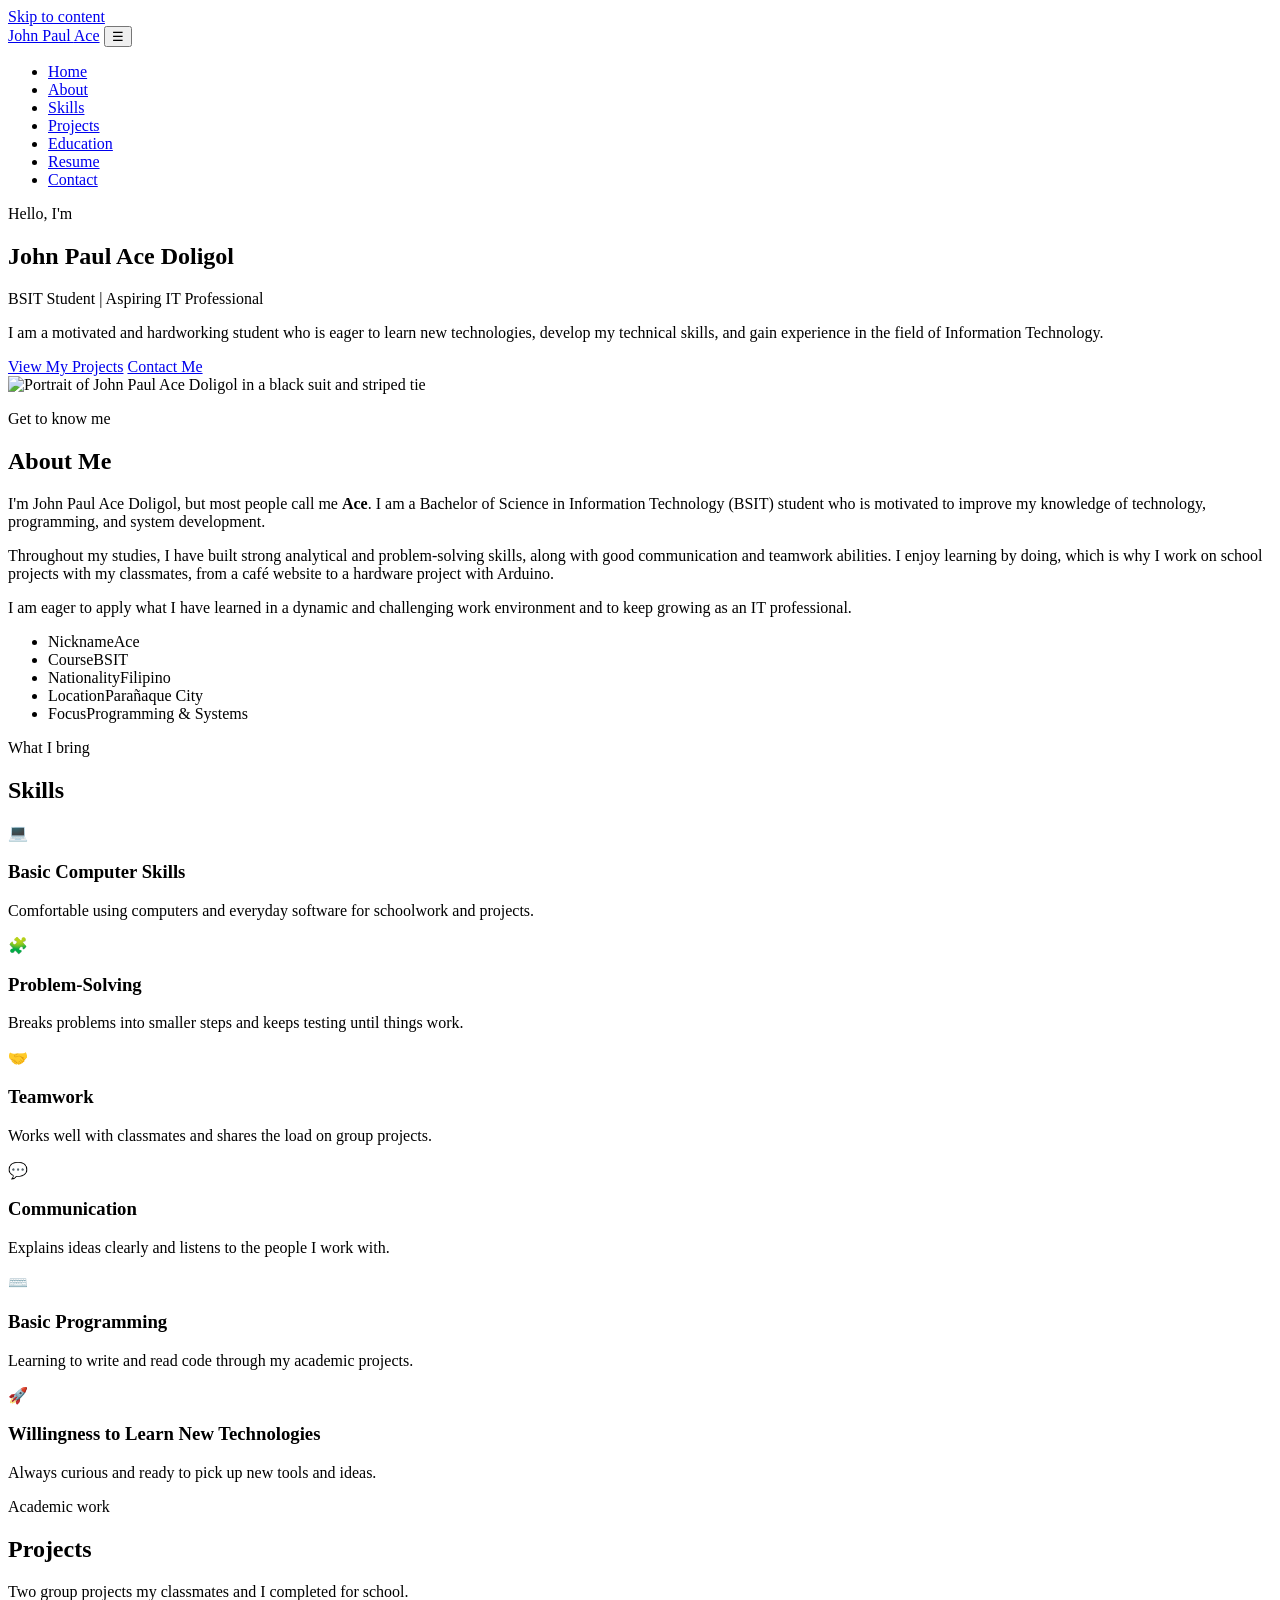
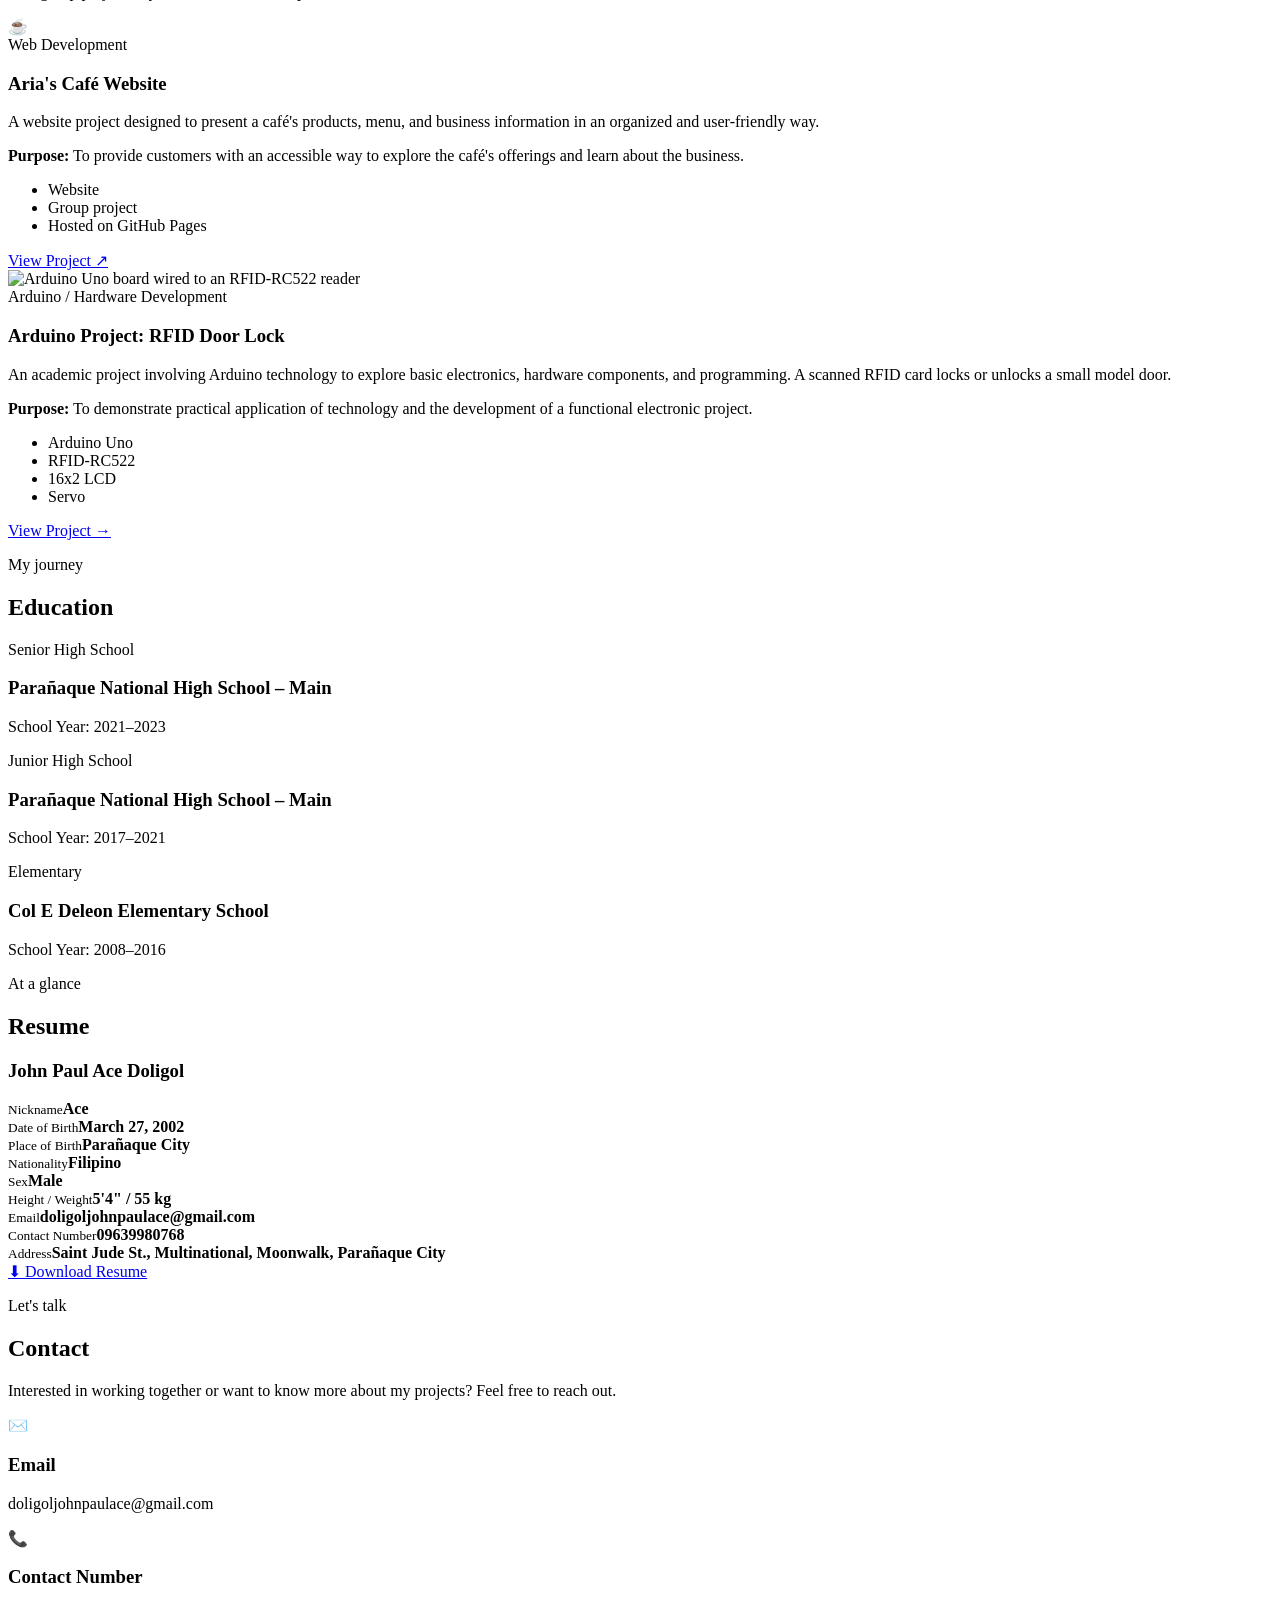
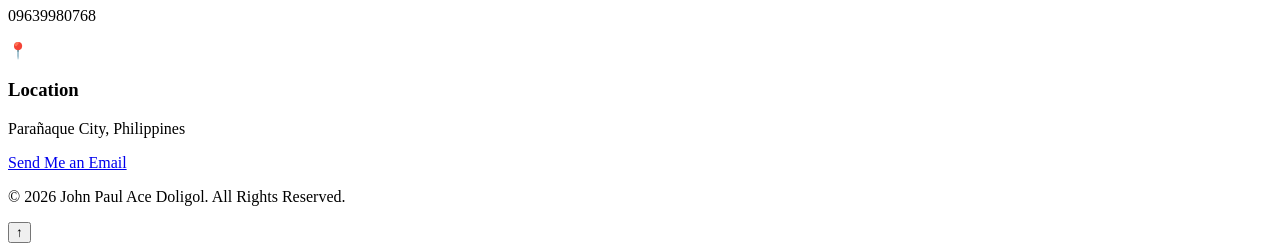
==== index.html @ 4eb87a1d "Add files via upload" ====
<!DOCTYPE html>
<html lang="en">
<head>
  <meta charset="UTF-8">
  <meta name="viewport" content="width=device-width, initial-scale=1.0">
  <title>John Paul Ace Doligol | BSIT Student Portfolio</title>
  <meta name="description" content="Portfolio of John Paul Ace Doligol, a BSIT student and aspiring IT professional from Parañaque City, Philippines.">
  <meta name="theme-color" content="#0a1030">
  <!-- Google Font (falls back to system fonts if offline) -->
  <link rel="preconnect" href="https://fonts.googleapis.com">
  <link rel="preconnect" href="https://fonts.gstatic.com" crossorigin>
  <link href="https://fonts.googleapis.com/css2?family=Poppins:wght@400;500;600;700&display=swap" rel="stylesheet">
  <link rel="stylesheet" href="css/style.css">
</head>
<body>
  <a class="skip-link" href="#home">Skip to content</a>

  <!-- ================= NAVIGATION ================= -->
  <header class="navbar">
    <nav class="container nav-inner" aria-label="Main navigation">
      <a href="#home" class="logo">John Paul <span>Ace</span></a>
      <button class="nav-toggle" id="navToggle" aria-label="Open menu" aria-expanded="false">&#9776;</button>
      <ul class="nav-links" id="navLinks">
        <li><a href="#home">Home</a></li>
        <li><a href="#about">About</a></li>
        <li><a href="#skills">Skills</a></li>
        <li><a href="#projects">Projects</a></li>
        <li><a href="#education">Education</a></li>
        <li><a href="#resume">Resume</a></li>
        <li><a href="#contact">Contact</a></li>
      </ul>
    </nav>
  </header>

  <main>
    <!-- ================= HERO ================= -->
    <section class="hero" id="home">
      <div class="container hero-grid">
        <div>
          <p class="hello">Hello, I'm</p>
          <h1><span class="grad">John Paul Ace</span> Doligol</h1>
          <p class="role">BSIT Student | Aspiring IT Professional</p>
          <p class="intro">I am a motivated and hardworking student who is eager to learn new technologies, develop my technical skills, and gain experience in the field of Information Technology.</p>
          <div class="hero-btns">
            <a href="#projects" class="btn btn-primary">View My Projects</a>
            <a href="#contact" class="btn btn-outline">Contact Me</a>
          </div>
        </div>
        <div class="photo-wrap">
          <img src="images/profile.jpg" alt="Portrait of John Paul Ace Doligol in a black suit and striped tie" width="900" height="960">
        </div>
      </div>
    </section>

    <!-- ================= ABOUT ================= -->
    <section id="about" class="alt">
      <div class="container">
        <div class="section-head reveal">
          <p class="eyebrow">Get to know me</p>
          <h2>About Me</h2>
        </div>
        <div class="about-grid">
          <div class="about-text reveal">
            <p>I'm John Paul Ace Doligol, but most people call me <strong>Ace</strong>. I am a Bachelor of Science in Information Technology (BSIT) student who is motivated to improve my knowledge of technology, programming, and system development.</p>
            <p>Throughout my studies, I have built strong analytical and problem-solving skills, along with good communication and teamwork abilities. I enjoy learning by doing, which is why I work on school projects with my classmates, from a café website to a hardware project with Arduino.</p>
            <p>I am eager to apply what I have learned in a dynamic and challenging work environment and to keep growing as an IT professional.</p>
          </div>
          <aside class="card reveal" aria-label="Quick facts">
            <ul class="facts">
              <li><span>Nickname</span><span>Ace</span></li>
              <li><span>Course</span><span>BSIT</span></li>
              <li><span>Nationality</span><span>Filipino</span></li>
              <li><span>Location</span><span>Parañaque City</span></li>
              <li><span>Focus</span><span>Programming &amp; Systems</span></li>
            </ul>
          </aside>
        </div>
      </div>
    </section>

    <!-- ================= SKILLS ================= -->
    <section id="skills">
      <div class="container">
        <div class="section-head reveal">
          <p class="eyebrow">What I bring</p>
          <h2>Skills</h2>
        </div>
        <div class="skills-grid">
          <article class="card skill reveal"><div class="icon" aria-hidden="true">💻</div><h3>Basic Computer Skills</h3><p>Comfortable using computers and everyday software for schoolwork and projects.</p></article>
          <article class="card skill reveal"><div class="icon" aria-hidden="true">🧩</div><h3>Problem-Solving</h3><p>Breaks problems into smaller steps and keeps testing until things work.</p></article>
          <article class="card skill reveal"><div class="icon" aria-hidden="true">🤝</div><h3>Teamwork</h3><p>Works well with classmates and shares the load on group projects.</p></article>
          <article class="card skill reveal"><div class="icon" aria-hidden="true">💬</div><h3>Communication</h3><p>Explains ideas clearly and listens to the people I work with.</p></article>
          <article class="card skill reveal"><div class="icon" aria-hidden="true">⌨️</div><h3>Basic Programming</h3><p>Learning to write and read code through my academic projects.</p></article>
          <article class="card skill reveal"><div class="icon" aria-hidden="true">🚀</div><h3>Willingness to Learn New Technologies</h3><p>Always curious and ready to pick up new tools and ideas.</p></article>
        </div>
      </div>
    </section>

    <!-- ================= PROJECTS ================= -->
    <section id="projects" class="alt">
      <div class="container">
        <div class="section-head reveal">
          <p class="eyebrow">Academic work</p>
          <h2>Projects</h2>
          <p>Two group projects my classmates and I completed for school.</p>
        </div>
        <div class="projects-grid">

          <!-- Project 1: Aria's Cafe (real live link provided by the student) -->
          <article class="card project reveal">
            <div class="thumb"><div class="cafe-art" role="img" aria-label="Coffee cup illustration">☕</div></div>
            <div class="body">
              <span class="tag">Web Development</span>
              <h3>Aria's Café Website</h3>
              <p>A website project designed to present a café's products, menu, and business information in an organized and user-friendly way.</p>
              <p class="purpose"><strong>Purpose:</strong> To provide customers with an accessible way to explore the café's offerings and learn about the business.</p>
              <ul class="chips"><li>Website</li><li>Group project</li><li>Hosted on GitHub Pages</li></ul>
              <a class="btn btn-primary btn-sm" href="https://portorclarkson2-cyber.github.io/aria-s-Cafe/" target="_blank" rel="noopener noreferrer">View Project ↗</a>
            </div>
          </article>

          <!-- Project 2: Arduino RFID door lock (details on arduino.html) -->
          <article class="card project reveal">
            <div class="thumb"><img src="images/arduino-rfid-reader.jpg" alt="Arduino Uno board wired to an RFID-RC522 reader" loading="lazy"></div>
            <div class="body">
              <span class="tag">Arduino / Hardware Development</span>
              <h3>Arduino Project: RFID Door Lock</h3>
              <p>An academic project involving Arduino technology to explore basic electronics, hardware components, and programming. A scanned RFID card locks or unlocks a small model door.</p>
              <p class="purpose"><strong>Purpose:</strong> To demonstrate practical application of technology and the development of a functional electronic project.</p>
              <ul class="chips"><li>Arduino Uno</li><li>RFID-RC522</li><li>16x2 LCD</li><li>Servo</li></ul>
              <a class="btn btn-primary btn-sm" href="arduino.html">View Project →</a>
            </div>
          </article>

        </div>
      </div>
    </section>

    <!-- ================= EDUCATION ================= -->
    <section id="education">
      <div class="container">
        <div class="section-head reveal">
          <p class="eyebrow">My journey</p>
          <h2>Education</h2>
        </div>
        <div class="timeline">
          <article class="card t-item reveal">
            <span class="level">Senior High School</span>
            <h3>Parañaque National High School – Main</h3>
            <p>School Year: 2021–2023</p>
          </article>
          <article class="card t-item reveal">
            <span class="level">Junior High School</span>
            <h3>Parañaque National High School – Main</h3>
            <p>School Year: 2017–2021</p>
          </article>
          <article class="card t-item reveal">
            <span class="level">Elementary</span>
            <h3>Col E Deleon Elementary School</h3>
            <p>School Year: 2008–2016</p>
          </article>
        </div>
      </div>
    </section>

    <!-- ================= RESUME ================= -->
    <section id="resume" class="alt">
      <div class="container">
        <div class="section-head reveal">
          <p class="eyebrow">At a glance</p>
          <h2>Resume</h2>
        </div>
        <div class="card resume-box reveal">
          <h3>John Paul Ace Doligol</h3>
          <div class="resume-grid">
            <div><small>Nickname</small><strong>Ace</strong></div>
            <div><small>Date of Birth</small><strong>March 27, 2002</strong></div>
            <div><small>Place of Birth</small><strong>Parañaque City</strong></div>
            <div><small>Nationality</small><strong>Filipino</strong></div>
            <div><small>Sex</small><strong>Male</strong></div>
            <div><small>Height / Weight</small><strong>5'4" / 55 kg</strong></div>
            <div><small>Email</small><strong>doligoljohnpaulace@gmail.com</strong></div>
            <div><small>Contact Number</small><strong>09639980768</strong></div>
            <div style="grid-column: 1 / -1"><small>Address</small><strong>Saint Jude St., Multinational, Moonwalk, Parañaque City</strong></div>
          </div>
          <!-- The PDF lives in the "files" folder and is included in this project -->
          <a class="btn btn-primary" href="files/John-Paul-Ace-Doligol-Resume.pdf" download>⬇ Download Resume</a>
        </div>
      </div>
    </section>

    <!-- ================= CONTACT ================= -->
    <section id="contact">
      <div class="container">
        <div class="section-head reveal">
          <p class="eyebrow">Let's talk</p>
          <h2>Contact</h2>
          <p>Interested in working together or want to know more about my projects? Feel free to reach out.</p>
        </div>
        <div class="contact-grid">
          <div class="card contact-card reveal"><div class="icon" aria-hidden="true">✉️</div><h3>Email</h3><p>doligoljohnpaulace@gmail.com</p></div>
          <div class="card contact-card reveal"><div class="icon" aria-hidden="true">📞</div><h3>Contact Number</h3><p>09639980768</p></div>
          <div class="card contact-card reveal"><div class="icon" aria-hidden="true">📍</div><h3>Location</h3><p>Parañaque City, Philippines</p></div>
        </div>
        <div class="center reveal">
          <!-- mailto: opens the visitor's email app -->
          <a class="btn btn-primary" href="mailto:doligoljohnpaulace@gmail.com?subject=Hello%20Ace">Send Me an Email</a>
        </div>
      </div>
    </section>
  </main>

  <!-- ================= FOOTER ================= -->
  <footer>
    <div class="container">
      <p>© 2026 John Paul Ace Doligol. All Rights Reserved.</p>
    </div>
  </footer>
  <button id="toTop" aria-label="Back to top">↑</button>

  <script src="js/script.js"></script>
</body>
</html>
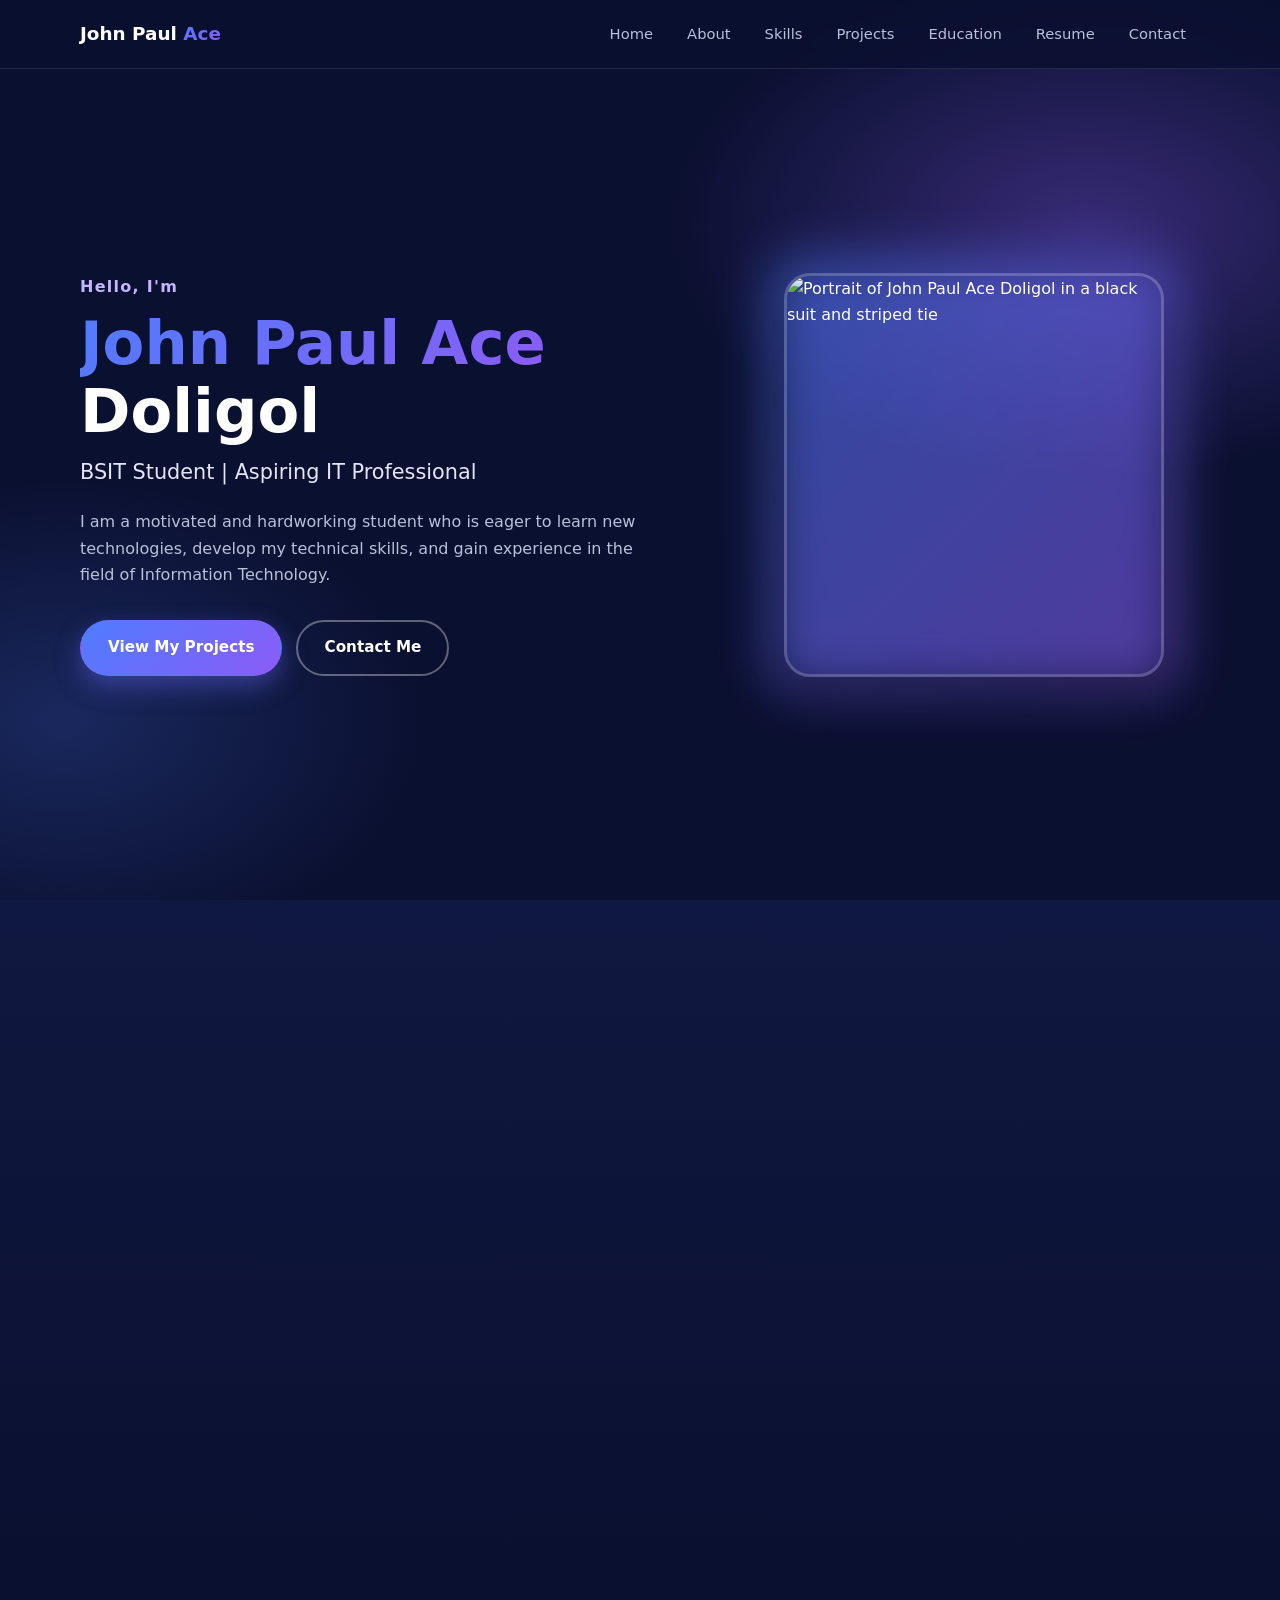
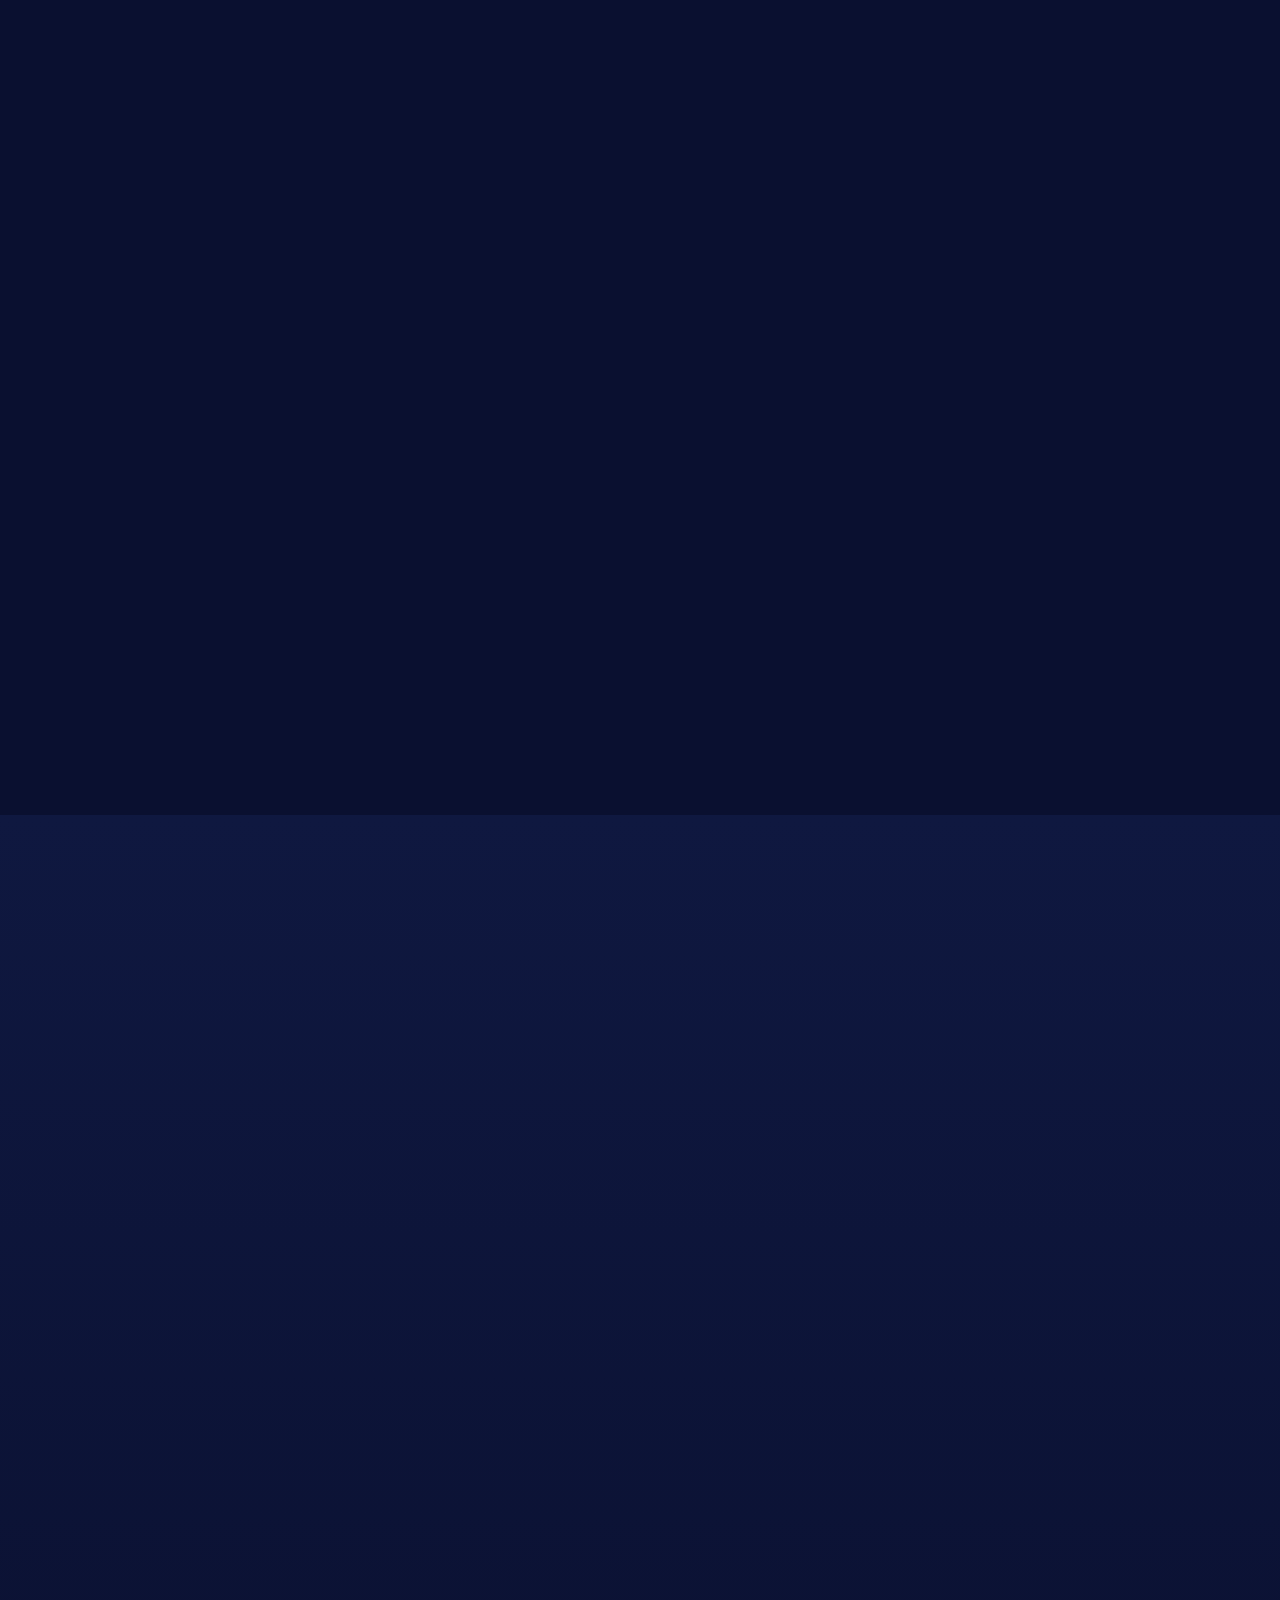
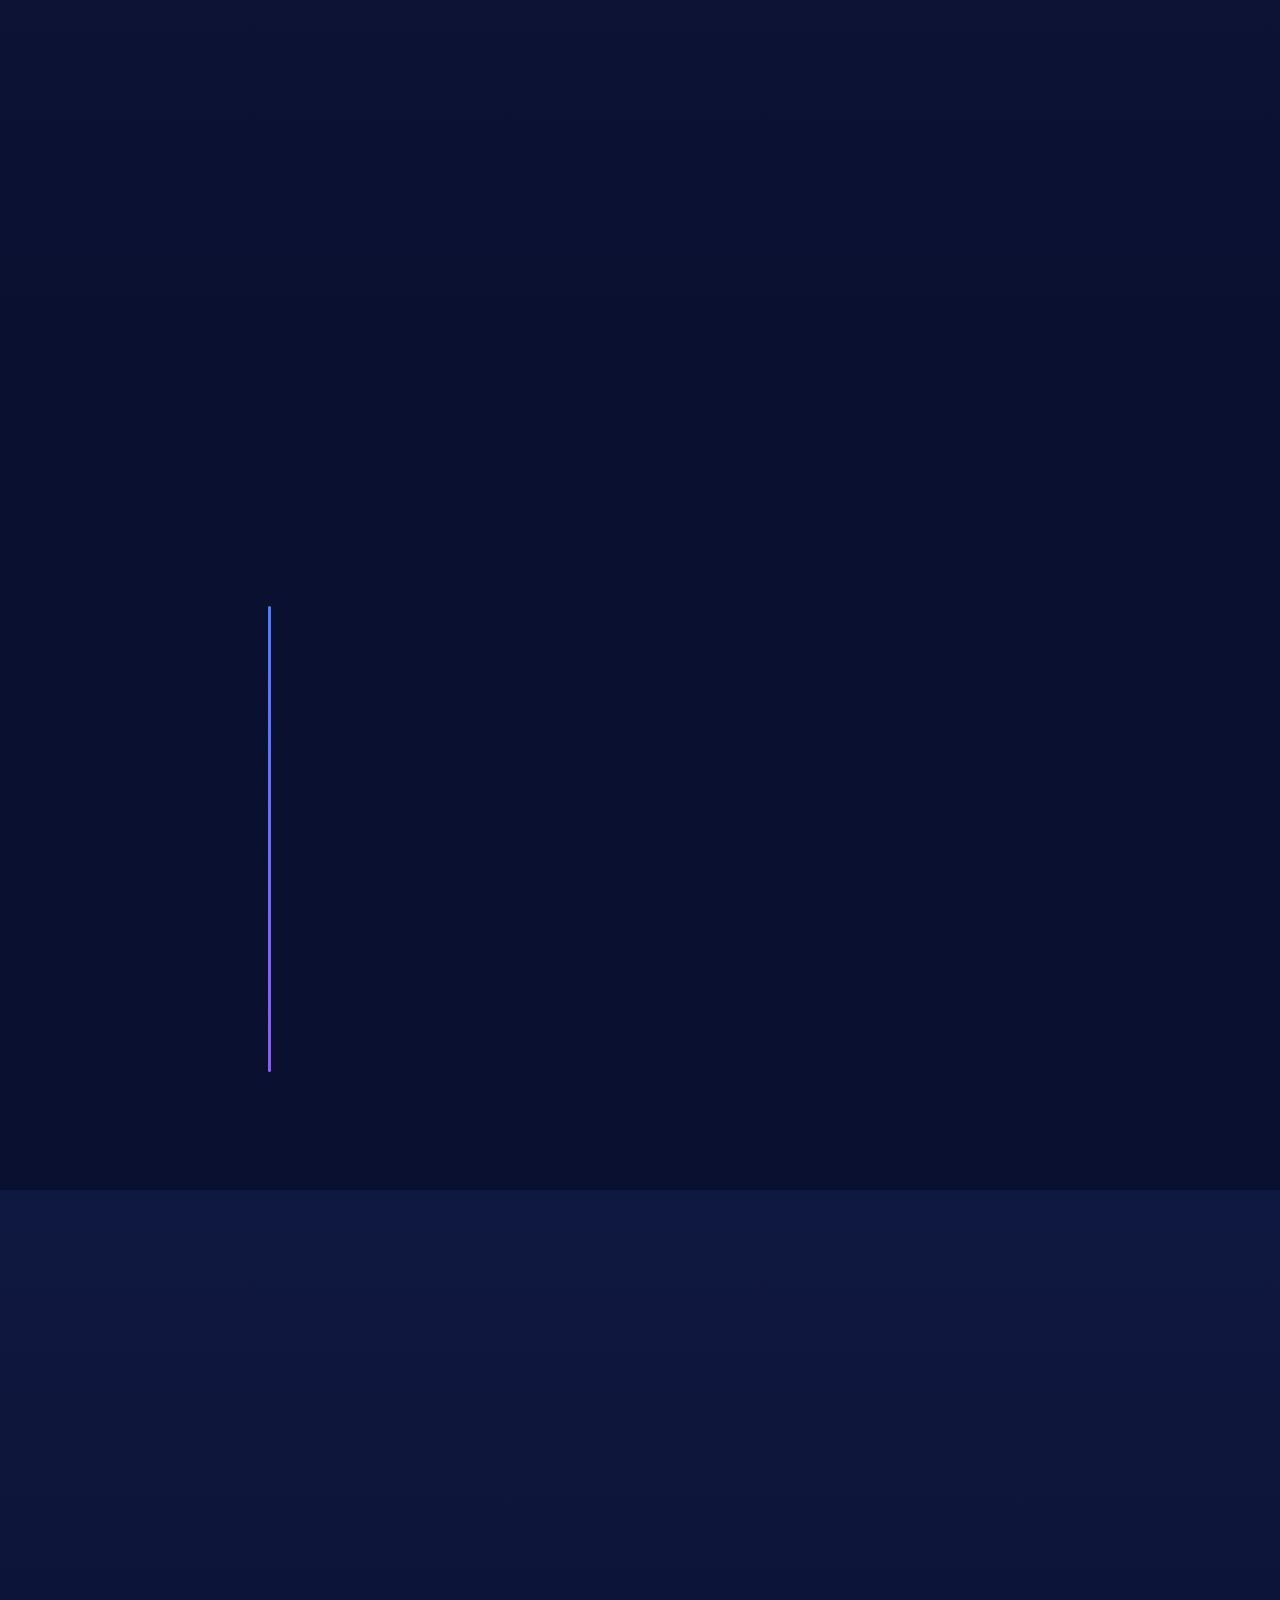
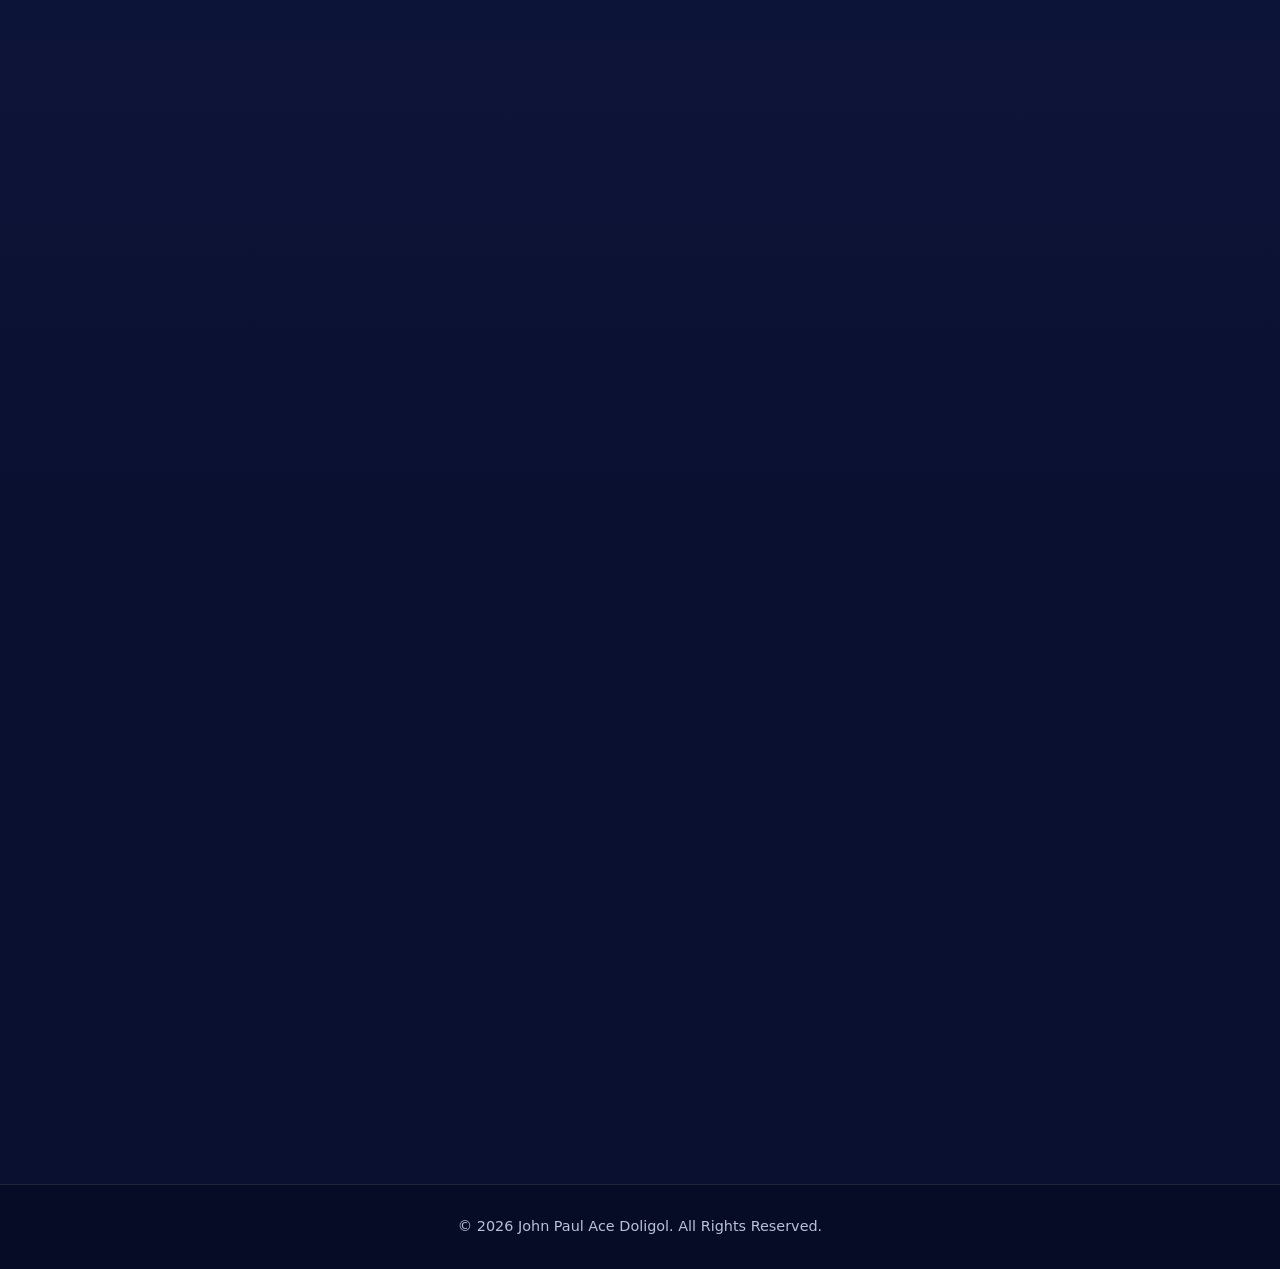
==== commit 73f16b18: "Add files via upload" ====
--- a/index.html
+++ b/index.html
@@ -10,7 +10,7 @@
   <link rel="preconnect" href="https://fonts.googleapis.com">
   <link rel="preconnect" href="https://fonts.gstatic.com" crossorigin>
   <link href="https://fonts.googleapis.com/css2?family=Poppins:wght@400;500;600;700&display=swap" rel="stylesheet">
-  <link rel="stylesheet" href="css/style.css">
+  <link rel="stylesheet" href="style.css">
 </head>
 <body>
   <a class="skip-link" href="#home">Skip to content</a>
@@ -47,7 +47,7 @@
           </div>
         </div>
         <div class="photo-wrap">
-          <img src="images/profile.jpg" alt="Portrait of John Paul Ace Doligol in a black suit and striped tie" width="900" height="960">
+          <img src="profile.jpg" alt="Portrait of John Paul Ace Doligol in a black suit and striped tie" width="900" height="960">
         </div>
       </div>
     </section>
@@ -121,7 +121,7 @@
 
           <!-- Project 2: Arduino RFID door lock (details on arduino.html) -->
           <article class="card project reveal">
-            <div class="thumb"><img src="images/arduino-rfid-reader.jpg" alt="Arduino Uno board wired to an RFID-RC522 reader" loading="lazy"></div>
+            <div class="thumb"><img src="arduino-rfid-reader.jpg" alt="Arduino Uno board wired to an RFID-RC522 reader" loading="lazy"></div>
             <div class="body">
               <span class="tag">Arduino / Hardware Development</span>
               <h3>Arduino Project: RFID Door Lock</h3>
@@ -184,7 +184,7 @@
             <div style="grid-column: 1 / -1"><small>Address</small><strong>Saint Jude St., Multinational, Moonwalk, Parañaque City</strong></div>
           </div>
           <!-- The PDF lives in the "files" folder and is included in this project -->
-          <a class="btn btn-primary" href="files/John-Paul-Ace-Doligol-Resume.pdf" download>⬇ Download Resume</a>
+          <a class="btn btn-primary" href="John-Paul-Ace-Doligol-Resume.pdf" download>⬇ Download Resume</a>
         </div>
       </div>
     </section>
@@ -218,6 +218,6 @@
   </footer>
   <button id="toTop" aria-label="Back to top">↑</button>
 
-  <script src="js/script.js"></script>
+  <script src="script.js"></script>
 </body>
 </html>
--- a/style.css
+++ b/style.css
@@ -0,0 +1,268 @@
+/* =========================================================
+   John Paul Ace Doligol – Portfolio
+   Shared stylesheet (used by index.html and arduino.html)
+   Theme: dark navy blue + purple with subtle gradients
+   ========================================================= */
+
+/* ---------- 1. Design tokens (easy to change colours here) ---------- */
+:root {
+  --bg: #0a1030;            /* page background (dark navy) */
+  --bg-soft: #0f1840;       /* alternate section background */
+  --card: rgba(255, 255, 255, 0.05);
+  --card-border: rgba(255, 255, 255, 0.10);
+  --text: #ffffff;          /* main text */
+  --muted: #b9c0d9;         /* light gray descriptions */
+  --accent: #8b5cf6;        /* purple */
+  --accent-2: #4f7cff;      /* blue */
+  --grad: linear-gradient(135deg, #4f7cff 0%, #8b5cf6 100%);
+  --radius: 18px;
+  --shadow: 0 18px 40px rgba(0, 0, 0, 0.35);
+  --maxw: 1120px;
+}
+
+/* ---------- 2. Base ---------- */
+* { box-sizing: border-box; margin: 0; padding: 0; }
+html { scroll-behavior: smooth; scroll-padding-top: 76px; }
+body {
+  font-family: "Poppins", "Segoe UI", system-ui, -apple-system, Roboto, Arial, sans-serif;
+  background: var(--bg);
+  color: var(--text);
+  line-height: 1.65;
+  -webkit-font-smoothing: antialiased;
+}
+img, video { max-width: 100%; height: auto; display: block; }
+a { color: inherit; text-decoration: none; }
+ul { list-style: none; }
+.container { width: min(var(--maxw), 100% - 40px); margin-inline: auto; }
+section { padding: 88px 0; }
+.alt { background: linear-gradient(180deg, var(--bg-soft), var(--bg)); }
+
+/* Keyboard focus ring (accessibility) */
+:focus-visible { outline: 3px solid #c4b5fd; outline-offset: 3px; border-radius: 6px; }
+
+/* Skip link for screen-reader / keyboard users */
+.skip-link { position: absolute; left: -999px; top: 8px; background: #fff; color: #000; padding: 8px 14px; border-radius: 8px; z-index: 999; }
+.skip-link:focus { left: 8px; }
+
+/* ---------- 3. Headings ---------- */
+.section-head { text-align: center; margin-bottom: 48px; }
+.section-head .eyebrow { color: #c4b5fd; font-size: .85rem; letter-spacing: .18em; text-transform: uppercase; font-weight: 600; }
+.section-head h2 { font-size: clamp(1.8rem, 4vw, 2.5rem); margin-top: 6px; }
+.section-head h2::after { content: ""; display: block; width: 64px; height: 4px; border-radius: 4px; background: var(--grad); margin: 14px auto 0; }
+.section-head p { color: var(--muted); max-width: 640px; margin: 16px auto 0; }
+
+/* ---------- 4. Buttons ---------- */
+.btn {
+  display: inline-flex; align-items: center; gap: 8px;
+  padding: 13px 26px; border-radius: 999px; font-weight: 600; font-size: .95rem;
+  border: 2px solid transparent; cursor: pointer; font-family: inherit;
+  transition: transform .25s ease, box-shadow .25s ease, background .25s ease;
+}
+.btn-primary { background: var(--grad); color: #fff; box-shadow: 0 10px 26px rgba(99, 102, 241, .45); }
+.btn-primary:hover { transform: translateY(-3px); box-shadow: 0 14px 32px rgba(139, 92, 246, .55); }
+.btn-outline { border-color: rgba(255, 255, 255, .35); color: #fff; background: transparent; }
+.btn-outline:hover { background: rgba(255, 255, 255, .1); transform: translateY(-3px); }
+.btn-sm { padding: 10px 20px; font-size: .88rem; }
+
+/* ---------- 5. Navigation bar ---------- */
+.navbar {
+  position: fixed; inset: 0 0 auto 0; z-index: 100;
+  background: rgba(10, 16, 48, .82); backdrop-filter: blur(12px);
+  border-bottom: 1px solid var(--card-border);
+}
+.nav-inner { display: flex; align-items: center; justify-content: space-between; height: 68px; }
+.logo { font-weight: 700; font-size: 1.15rem; }
+.logo span { background: var(--grad); -webkit-background-clip: text; background-clip: text; color: transparent; }
+.nav-links { display: flex; gap: 6px; }
+.nav-links a { padding: 8px 14px; border-radius: 999px; font-size: .92rem; color: var(--muted); transition: .25s; }
+.nav-links a:hover, .nav-links a.active { color: #fff; background: rgba(139, 92, 246, .25); }
+.nav-toggle { display: none; background: none; border: 0; color: #fff; font-size: 1.7rem; cursor: pointer; }
+
+/* ---------- 6. Hero ---------- */
+.hero {
+  min-height: 100vh; display: flex; align-items: center; padding: 120px 0 70px;
+  background:
+    radial-gradient(700px 420px at 85% 25%, rgba(139, 92, 246, .35), transparent 60%),
+    radial-gradient(600px 400px at 5% 80%, rgba(79, 124, 255, .22), transparent 60%),
+    var(--bg);
+}
+.hero-grid { display: grid; grid-template-columns: 1.15fr .85fr; gap: 56px; align-items: center; }
+.hero .hello { color: #c4b5fd; font-weight: 600; letter-spacing: .08em; }
+.hero h1 { font-size: clamp(2.2rem, 5.5vw, 3.8rem); line-height: 1.12; margin: 8px 0 10px; }
+.hero h1 .grad { background: var(--grad); -webkit-background-clip: text; background-clip: text; color: transparent; }
+.hero .role { font-size: clamp(1.05rem, 2.2vw, 1.3rem); font-weight: 500; color: #e2e6f7; }
+.hero .intro { color: var(--muted); margin: 20px 0 32px; max-width: 560px; }
+.hero-btns { display: flex; flex-wrap: wrap; gap: 14px; }
+.photo-wrap { position: relative; max-width: 380px; margin-inline: auto; }
+.photo-wrap::before { content: ""; position: absolute; inset: -14px; border-radius: 30px; background: var(--grad); filter: blur(26px); opacity: .55; z-index: 0; }
+.photo-wrap img { position: relative; z-index: 1; width: 100%; border-radius: 26px; border: 3px solid rgba(255, 255, 255, .2); box-shadow: var(--shadow); animation: float 6s ease-in-out infinite; }
+@keyframes float { 50% { transform: translateY(-10px); } }
+
+/* ---------- 7. Cards (shared) ---------- */
+.card {
+  background: var(--card); border: 1px solid var(--card-border); border-radius: var(--radius);
+  padding: 28px; transition: transform .3s ease, border-color .3s ease, box-shadow .3s ease;
+}
+.card:hover { transform: translateY(-6px); border-color: rgba(139, 92, 246, .6); box-shadow: var(--shadow); }
+
+/* ---------- 8. About ---------- */
+.about-grid { display: grid; grid-template-columns: 1.3fr 1fr; gap: 40px; align-items: start; }
+.about-text p { color: var(--muted); margin-bottom: 16px; }
+.facts li { display: flex; justify-content: space-between; gap: 16px; padding: 11px 0; border-bottom: 1px solid var(--card-border); font-size: .95rem; }
+.facts li:last-child { border: 0; }
+.facts span:first-child { color: var(--muted); }
+.facts span:last-child { font-weight: 500; text-align: right; }
+
+/* ---------- 9. Skills ---------- */
+.skills-grid { display: grid; grid-template-columns: repeat(3, 1fr); gap: 22px; }
+.skill .icon, .info-card .icon {
+  width: 54px; height: 54px; border-radius: 14px; background: var(--grad);
+  display: grid; place-items: center; font-size: 1.5rem; margin-bottom: 16px;
+}
+.skill h3 { font-size: 1.08rem; margin-bottom: 6px; }
+.skill p { color: var(--muted); font-size: .93rem; }
+
+/* ---------- 10. Projects ---------- */
+.projects-grid { display: grid; grid-template-columns: repeat(2, 1fr); gap: 28px; }
+.project { padding: 0; overflow: hidden; display: flex; flex-direction: column; }
+.project .thumb { aspect-ratio: 16 / 10; overflow: hidden; background: #111a45; }
+.project .thumb img { width: 100%; height: 100%; object-fit: cover; transition: transform .5s ease; }
+.project:hover .thumb img { transform: scale(1.06); }
+.project .body { padding: 26px; display: flex; flex-direction: column; flex: 1; }
+.tag { align-self: flex-start; font-size: .75rem; font-weight: 600; letter-spacing: .05em; color: #c4b5fd; background: rgba(139, 92, 246, .18); padding: 4px 12px; border-radius: 999px; }
+.project h3 { margin: 12px 0 8px; font-size: 1.3rem; }
+.project p { color: var(--muted); font-size: .94rem; margin-bottom: 10px; }
+.project .purpose { font-size: .9rem; }
+.chips { display: flex; flex-wrap: wrap; gap: 8px; margin: 10px 0 20px; }
+.chips li { font-size: .78rem; padding: 4px 12px; border-radius: 999px; border: 1px solid var(--card-border); color: #dfe3f5; }
+.project .btn { margin-top: auto; align-self: flex-start; }
+/* Aria's Cafe illustration (pure CSS/emoji – no copied images) */
+.cafe-art { width: 100%; height: 100%; display: grid; place-items: center; font-size: 4.5rem; background: radial-gradient(circle at 30% 30%, #6d4bd8, #1a2060 70%); }
+
+/* ---------- 11. Education timeline ---------- */
+.timeline { position: relative; max-width: 760px; margin-inline: auto; padding-left: 34px; }
+.timeline::before { content: ""; position: absolute; left: 8px; top: 6px; bottom: 6px; width: 3px; border-radius: 3px; background: var(--grad); }
+.t-item { position: relative; margin-bottom: 24px; }
+.t-item::before { content: ""; position: absolute; left: -34px; top: 26px; width: 19px; height: 19px; border-radius: 50%; background: var(--bg); border: 4px solid var(--accent); }
+.t-item .level { color: #c4b5fd; font-size: .8rem; font-weight: 600; letter-spacing: .1em; text-transform: uppercase; }
+.t-item h3 { font-size: 1.15rem; margin: 2px 0; }
+.t-item p { color: var(--muted); font-size: .93rem; }
+
+/* ---------- 12. Resume ---------- */
+.resume-box { max-width: 820px; margin-inline: auto; }
+.resume-grid { display: grid; grid-template-columns: 1fr 1fr; gap: 6px 40px; margin: 22px 0 28px; }
+.resume-grid div { display: flex; flex-direction: column; padding: 10px 0; border-bottom: 1px solid var(--card-border); }
+.resume-grid small { color: var(--muted); font-size: .78rem; text-transform: uppercase; letter-spacing: .08em; }
+.resume-grid strong { font-weight: 500; word-break: break-word; }
+.resume-box h3 { font-size: 1.3rem; }
+
+/* ---------- 13. Contact ---------- */
+.contact-grid { display: grid; grid-template-columns: repeat(3, 1fr); gap: 22px; margin-bottom: 36px; }
+.contact-card { text-align: center; }
+.contact-card .icon { font-size: 1.8rem; margin-bottom: 10px; }
+.contact-card h3 { font-size: 1rem; color: var(--muted); font-weight: 500; }
+.contact-card p { font-weight: 600; word-break: break-word; }
+.center { text-align: center; }
+
+/* ---------- 14. Footer + back to top ---------- */
+footer { padding: 30px 0; text-align: center; color: var(--muted); font-size: .9rem; border-top: 1px solid var(--card-border); background: #070c26; }
+#toTop {
+  position: fixed; right: 22px; bottom: 22px; width: 48px; height: 48px; border-radius: 50%;
+  border: 0; background: var(--grad); color: #fff; font-size: 1.3rem; cursor: pointer;
+  box-shadow: 0 10px 24px rgba(99, 102, 241, .5);
+  opacity: 0; visibility: hidden; transform: translateY(12px); transition: .3s; z-index: 90;
+}
+#toTop.show { opacity: 1; visibility: visible; transform: none; }
+
+/* ---------- 15. Scroll reveal animation ---------- */
+.reveal { opacity: 0; transform: translateY(26px); transition: opacity .7s ease, transform .7s ease; }
+.reveal.visible { opacity: 1; transform: none; }
+
+/* =========================================================
+   ARDUINO INFO PAGE (arduino.html)
+   ========================================================= */
+.page-hero {
+  padding: 140px 0 70px; text-align: center;
+  background: radial-gradient(700px 380px at 80% 0%, rgba(139, 92, 246, .35), transparent 60%), var(--bg);
+}
+.page-hero h1 { font-size: clamp(2rem, 5vw, 3.2rem); margin: 10px 0; }
+.page-hero p { color: var(--muted); max-width: 680px; margin: 0 auto 26px; }
+.crumbs { font-size: .88rem; color: var(--muted); margin-bottom: 14px; }
+.crumbs a { color: #c4b5fd; }
+
+.overview-grid { display: grid; grid-template-columns: 1.2fr 1fr; gap: 36px; align-items: center; }
+.overview-grid p { color: var(--muted); margin-bottom: 14px; }
+.frame { border-radius: var(--radius); overflow: hidden; border: 1px solid var(--card-border); box-shadow: var(--shadow); background: #000; }
+.frame figcaption { padding: 10px 16px; font-size: .85rem; color: var(--muted); background: rgba(255, 255, 255, .05); }
+.video-frame video { width: 100%; max-height: 640px; margin-inline: auto; background: #000; }
+.video-wrap { max-width: 380px; margin-inline: auto; }
+
+.info-grid { display: grid; grid-template-columns: repeat(2, 1fr); gap: 22px; }
+.info-card .icon { width: 48px; height: 48px; font-size: 1.3rem; }
+.info-card h3 { font-size: 1.1rem; margin-bottom: 6px; }
+.info-card p, .info-card li { color: var(--muted); font-size: .93rem; }
+.info-card ul { list-style: disc; padding-left: 18px; margin-top: 8px; }
+
+.steps { counter-reset: step; max-width: 820px; margin-inline: auto; display: grid; gap: 16px; }
+.step { position: relative; padding-left: 78px; min-height: 90px; }
+.step::before {
+  counter-increment: step; content: counter(step);
+  position: absolute; left: 22px; top: 22px; width: 40px; height: 40px; border-radius: 50%;
+  display: grid; place-items: center; font-weight: 700; background: var(--grad);
+}
+.step h3 { font-size: 1.05rem; margin-bottom: 4px; }
+.step p { color: var(--muted); font-size: .93rem; }
+.step code, .pin-table code { background: rgba(255, 255, 255, .1); padding: 1px 7px; border-radius: 6px; font-size: .85em; color: #ddd6fe; }
+
+.messages { display: grid; grid-template-columns: repeat(auto-fit, minmax(210px, 1fr)); gap: 16px; max-width: 900px; margin: 30px auto 0; }
+.lcd { background: #3b82f6; border: 6px solid #111; border-radius: 10px; padding: 14px; text-align: center; font-family: "Courier New", monospace; font-weight: 700; color: #fff; box-shadow: inset 0 0 18px rgba(0, 0, 0, .25); }
+.lcd small { display: block; font-family: "Poppins", sans-serif; font-weight: 400; font-size: .72rem; margin-top: 8px; color: #dbeafe; }
+
+.pin-table { width: 100%; max-width: 720px; margin-inline: auto; border-collapse: collapse; background: var(--card); border-radius: var(--radius); overflow: hidden; border: 1px solid var(--card-border); }
+.pin-table th, .pin-table td { padding: 12px 18px; text-align: left; font-size: .92rem; }
+.pin-table th { background: rgba(139, 92, 246, .25); }
+.pin-table td { border-top: 1px solid var(--card-border); color: var(--muted); }
+.table-scroll { overflow-x: auto; }
+
+.gallery { display: grid; grid-template-columns: repeat(3, 1fr); gap: 18px; }
+.gallery figure { border-radius: 14px; overflow: hidden; border: 1px solid var(--card-border); background: var(--card); }
+.gallery img { width: 100%; aspect-ratio: 4 / 3; object-fit: cover; transition: transform .4s; cursor: zoom-in; }
+.gallery figure:hover img { transform: scale(1.05); }
+.gallery figcaption { padding: 10px 14px; font-size: .85rem; color: var(--muted); }
+.note { max-width: 820px; margin: 28px auto 0; font-size: .9rem; color: var(--muted); text-align: center; }
+
+/* Image pop-up (lightbox) */
+.lightbox { position: fixed; inset: 0; background: rgba(5, 8, 25, .92); display: none; place-items: center; z-index: 200; padding: 20px; cursor: zoom-out; }
+.lightbox.open { display: grid; }
+.lightbox img { max-height: 90vh; border-radius: 12px; }
+
+/* ---------- 16. Responsive ---------- */
+@media (max-width: 960px) {
+  .hero-grid, .about-grid, .overview-grid { grid-template-columns: 1fr; }
+  .hero-grid .photo-wrap { order: -1; max-width: 280px; }
+  .hero { text-align: center; }
+  .hero .intro { margin-inline: auto; }
+  .hero-btns { justify-content: center; }
+  .skills-grid, .contact-grid, .gallery { grid-template-columns: repeat(2, 1fr); }
+}
+@media (max-width: 820px) {
+  .nav-toggle { display: block; }
+  .nav-links {
+    position: absolute; top: 68px; left: 0; right: 0; flex-direction: column; gap: 0;
+    background: rgba(10, 16, 48, .98); padding: 10px 20px 18px; border-bottom: 1px solid var(--card-border);
+    display: none;
+  }
+  .nav-links.open { display: flex; }
+  .nav-links a { padding: 12px 8px; border-radius: 8px; }
+}
+@media (max-width: 640px) {
+  section { padding: 64px 0; }
+  .skills-grid, .projects-grid, .contact-grid, .info-grid, .gallery, .resume-grid { grid-template-columns: 1fr; }
+  .step { padding-left: 70px; }
+}
+
+/* Respect users who prefer less motion */
+@media (prefers-reduced-motion: reduce) {
+  * { animation: none !important; transition: none !important; scroll-behavior: auto !important; }
+  .reveal { opacity: 1; transform: none; }
+}
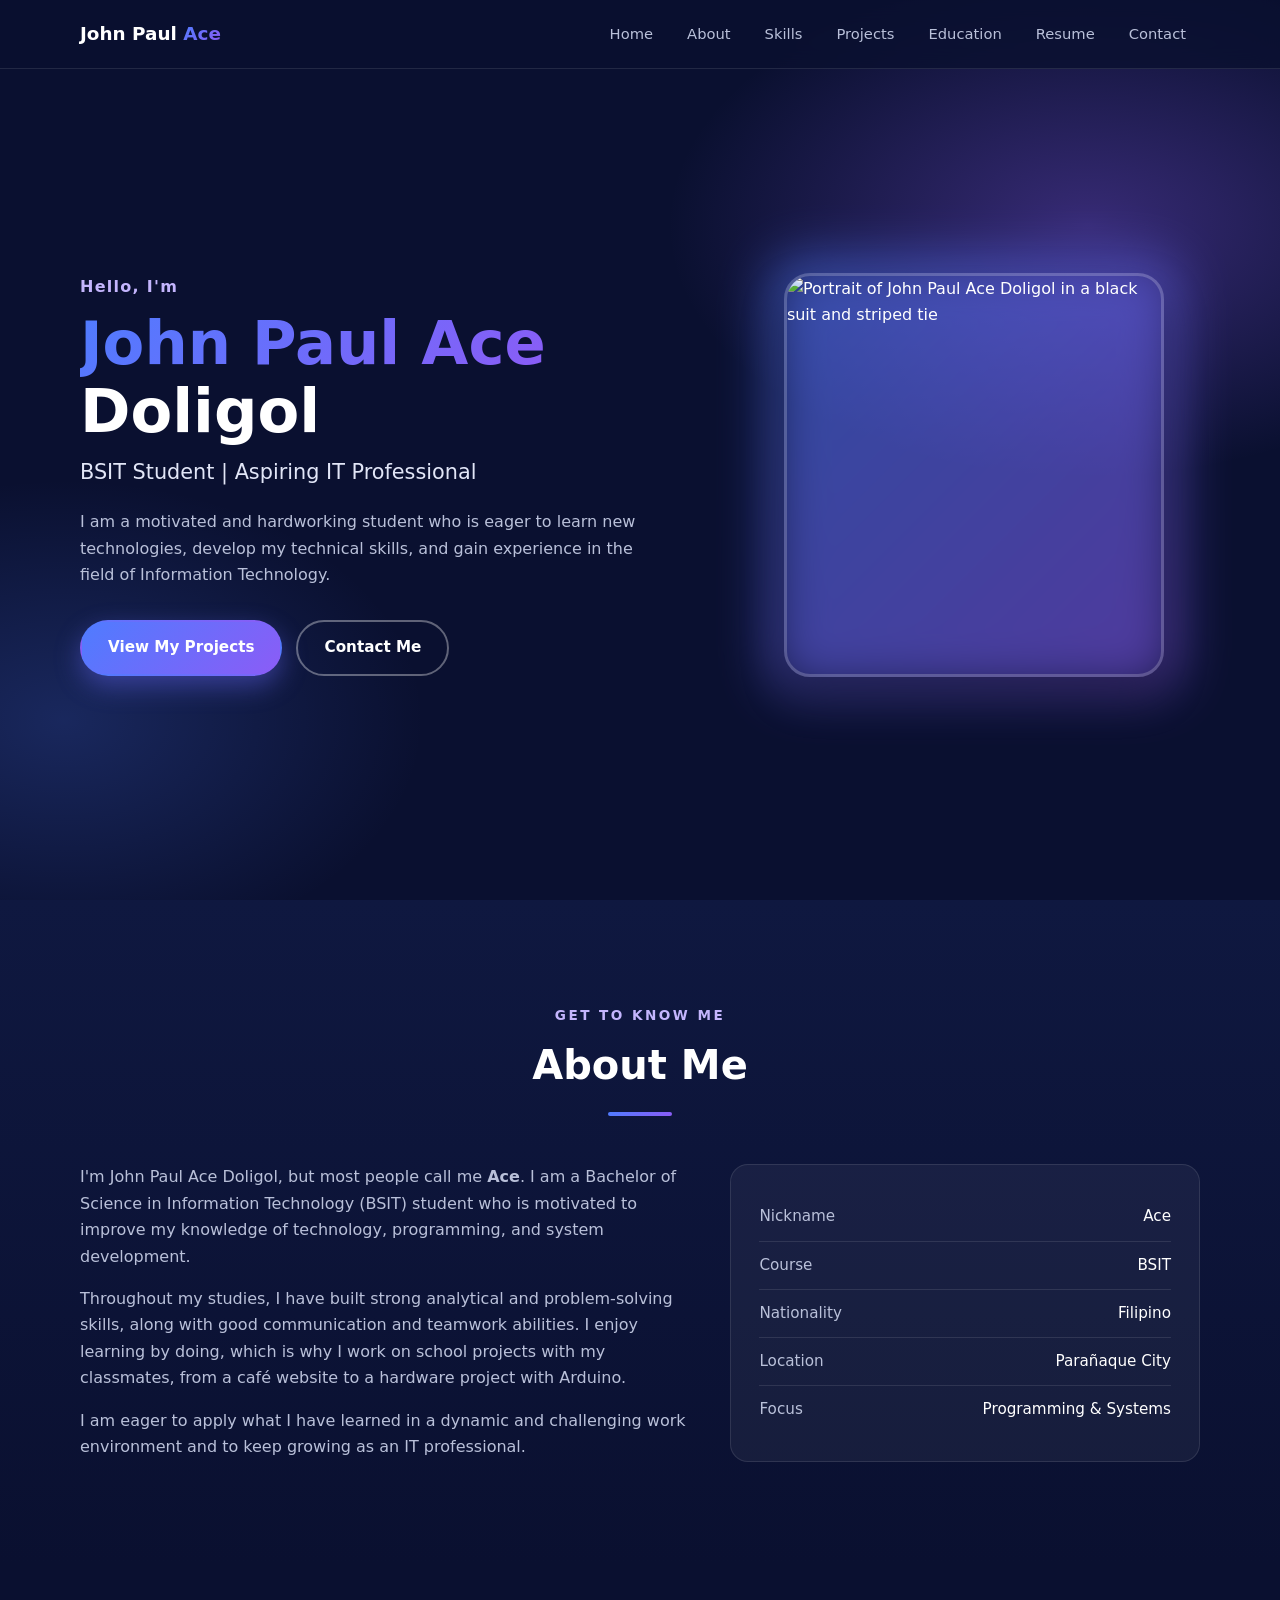
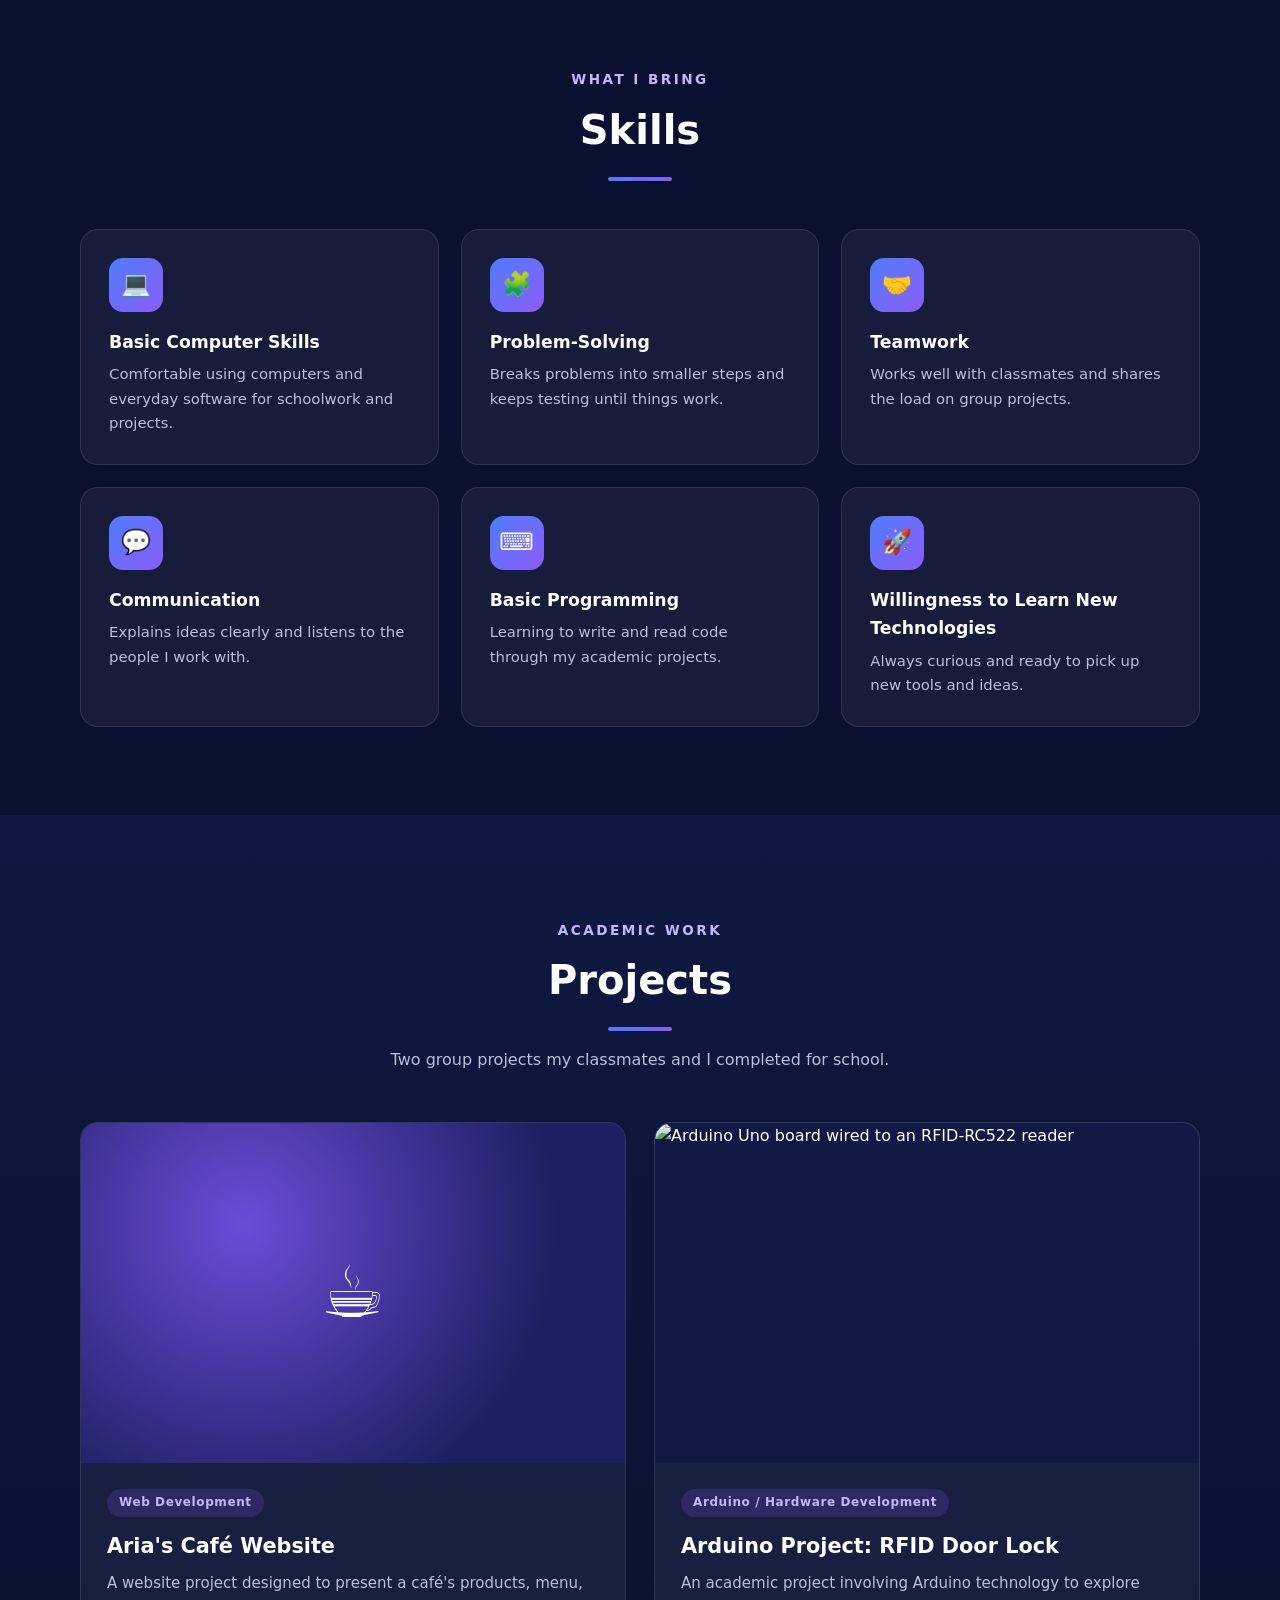
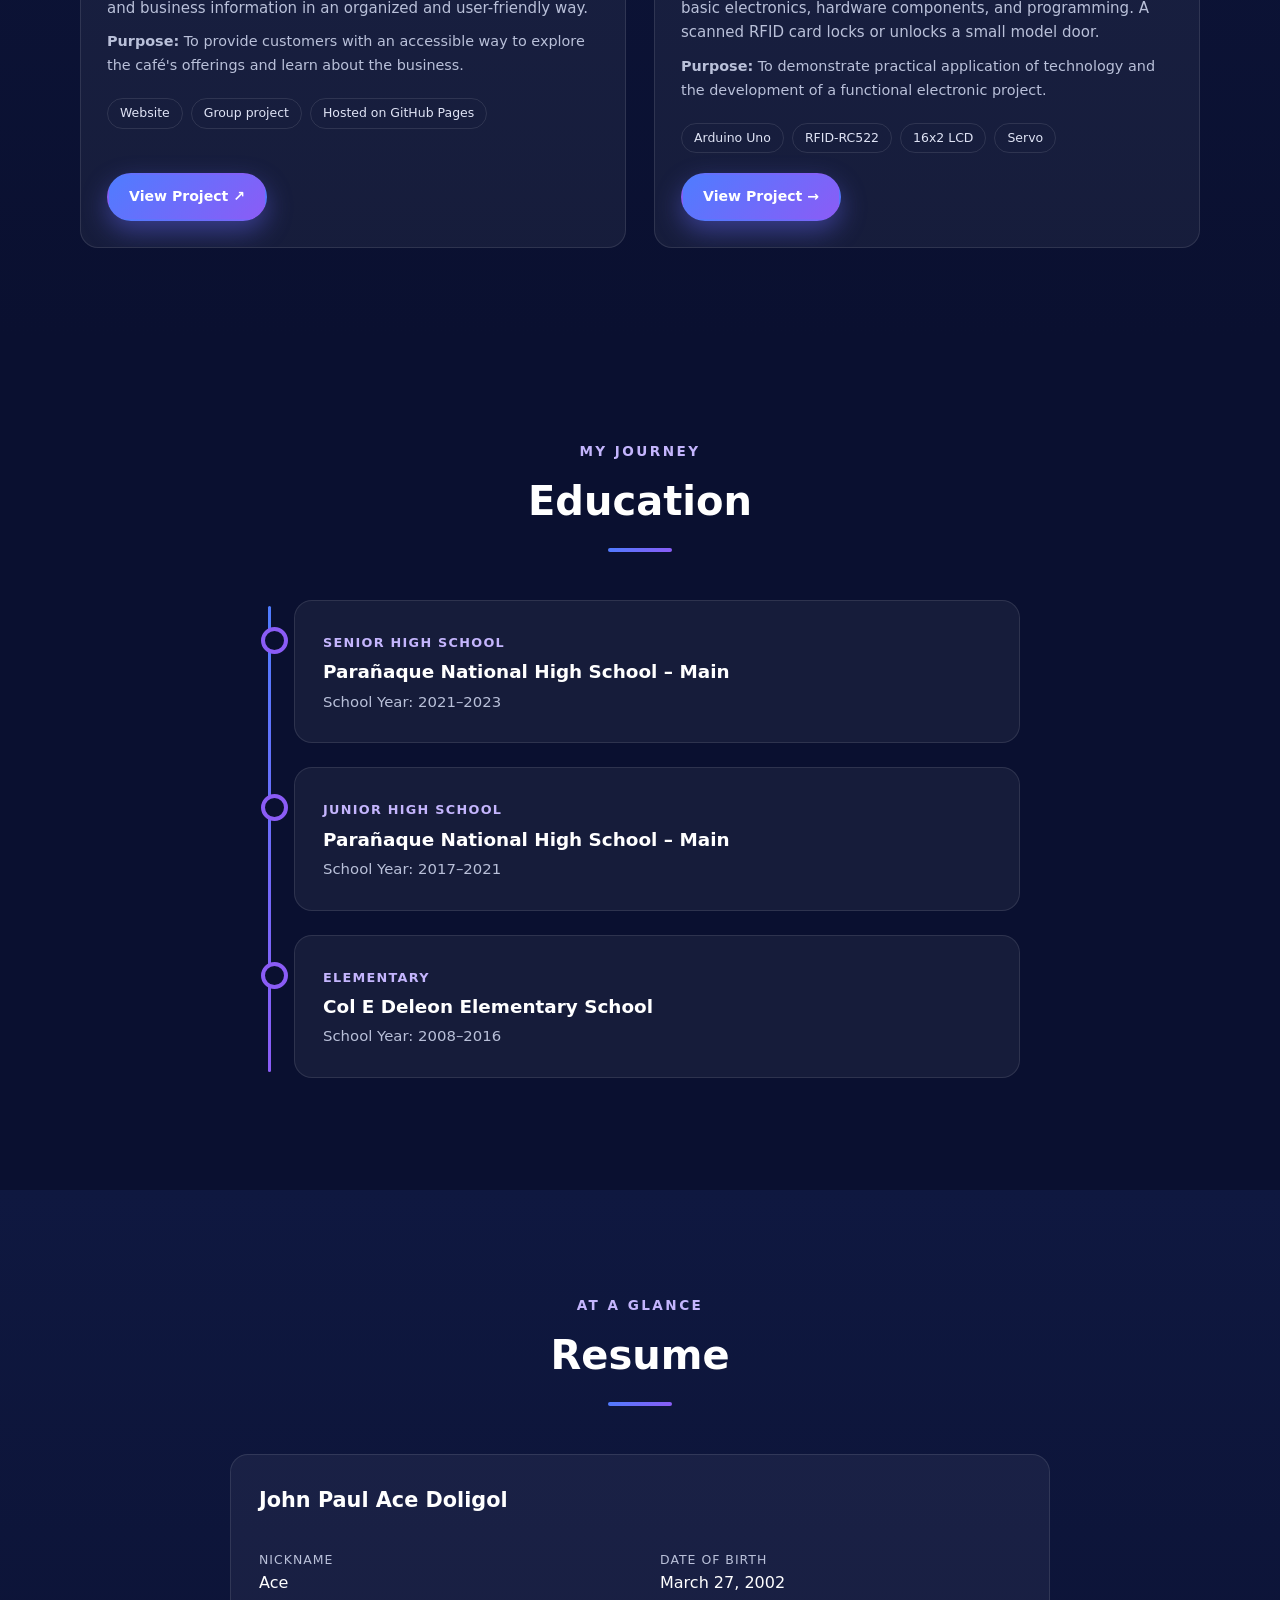
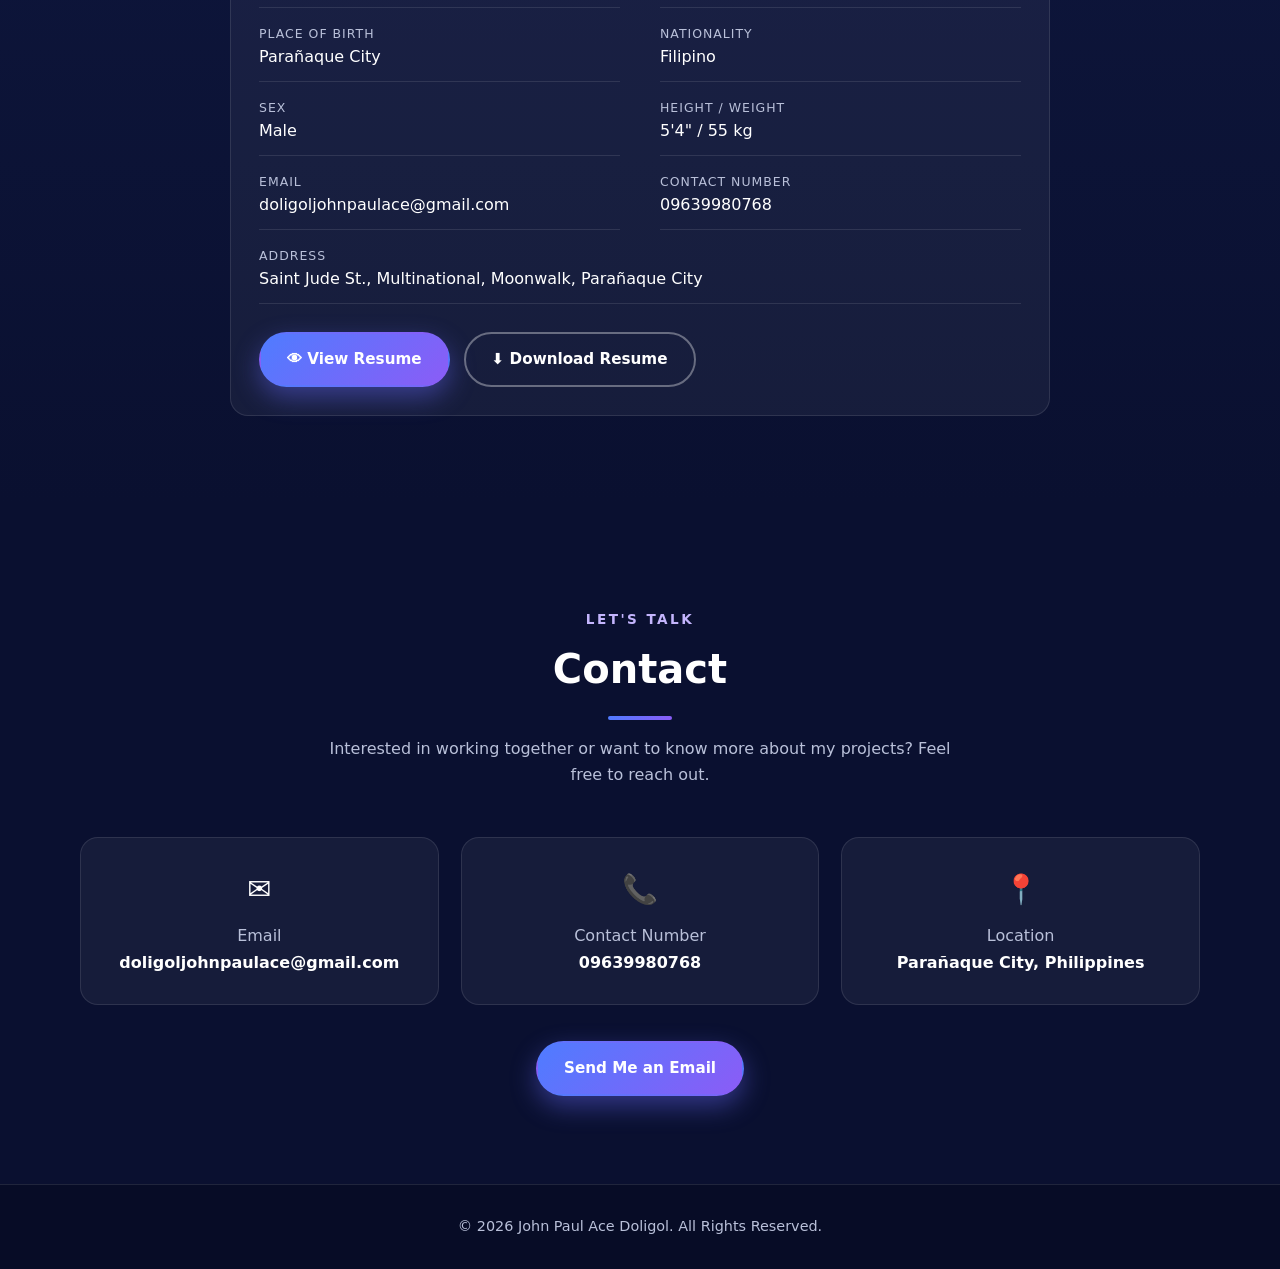
==== commit 75958491: "Add files via upload" ====
--- a/index.html
+++ b/index.html
@@ -5,7 +5,7 @@
   <meta name="viewport" content="width=device-width, initial-scale=1.0">
   <title>John Paul Ace Doligol | BSIT Student Portfolio</title>
   <meta name="description" content="Portfolio of John Paul Ace Doligol, a BSIT student and aspiring IT professional from Parañaque City, Philippines.">
-  <meta name="theme-color" content="#0a1030">
+  <meta name="theme-color" content="#1c0509">
   <!-- Google Font (falls back to system fonts if offline) -->
   <link rel="preconnect" href="https://fonts.googleapis.com">
   <link rel="preconnect" href="https://fonts.gstatic.com" crossorigin>
@@ -184,7 +184,10 @@
             <div style="grid-column: 1 / -1"><small>Address</small><strong>Saint Jude St., Multinational, Moonwalk, Parañaque City</strong></div>
           </div>
           <!-- The PDF lives in the "files" folder and is included in this project -->
-          <a class="btn btn-primary" href="John-Paul-Ace-Doligol-Resume.pdf" download>⬇ Download Resume</a>
+          <div class="hero-btns">
+            <a class="btn btn-primary" href="John-Paul-Ace-Doligol-Resume.pdf" target="_blank" rel="noopener">👁 View Resume</a>
+            <a class="btn btn-outline" href="John-Paul-Ace-Doligol-Resume.pdf" download>⬇ Download Resume</a>
+          </div>
         </div>
       </div>
     </section>
--- a/style.css
+++ b/style.css
@@ -175,8 +175,8 @@
 #toTop.show { opacity: 1; visibility: visible; transform: none; }
 
 /* ---------- 15. Scroll reveal animation ---------- */
-.reveal { opacity: 0; transform: translateY(26px); transition: opacity .7s ease, transform .7s ease; }
-.reveal.visible { opacity: 1; transform: none; }
+.js .reveal { opacity: 0; transform: translateY(26px); transition: opacity .7s ease, transform .7s ease; }
+.js .reveal.visible { opacity: 1; transform: none; }
 
 /* =========================================================
    ARDUINO INFO PAGE (arduino.html)
@@ -264,5 +264,5 @@
 /* Respect users who prefer less motion */
 @media (prefers-reduced-motion: reduce) {
   * { animation: none !important; transition: none !important; scroll-behavior: auto !important; }
-  .reveal { opacity: 1; transform: none; }
-}
+  .js .reveal { opacity: 1; transform: none; }
+}
